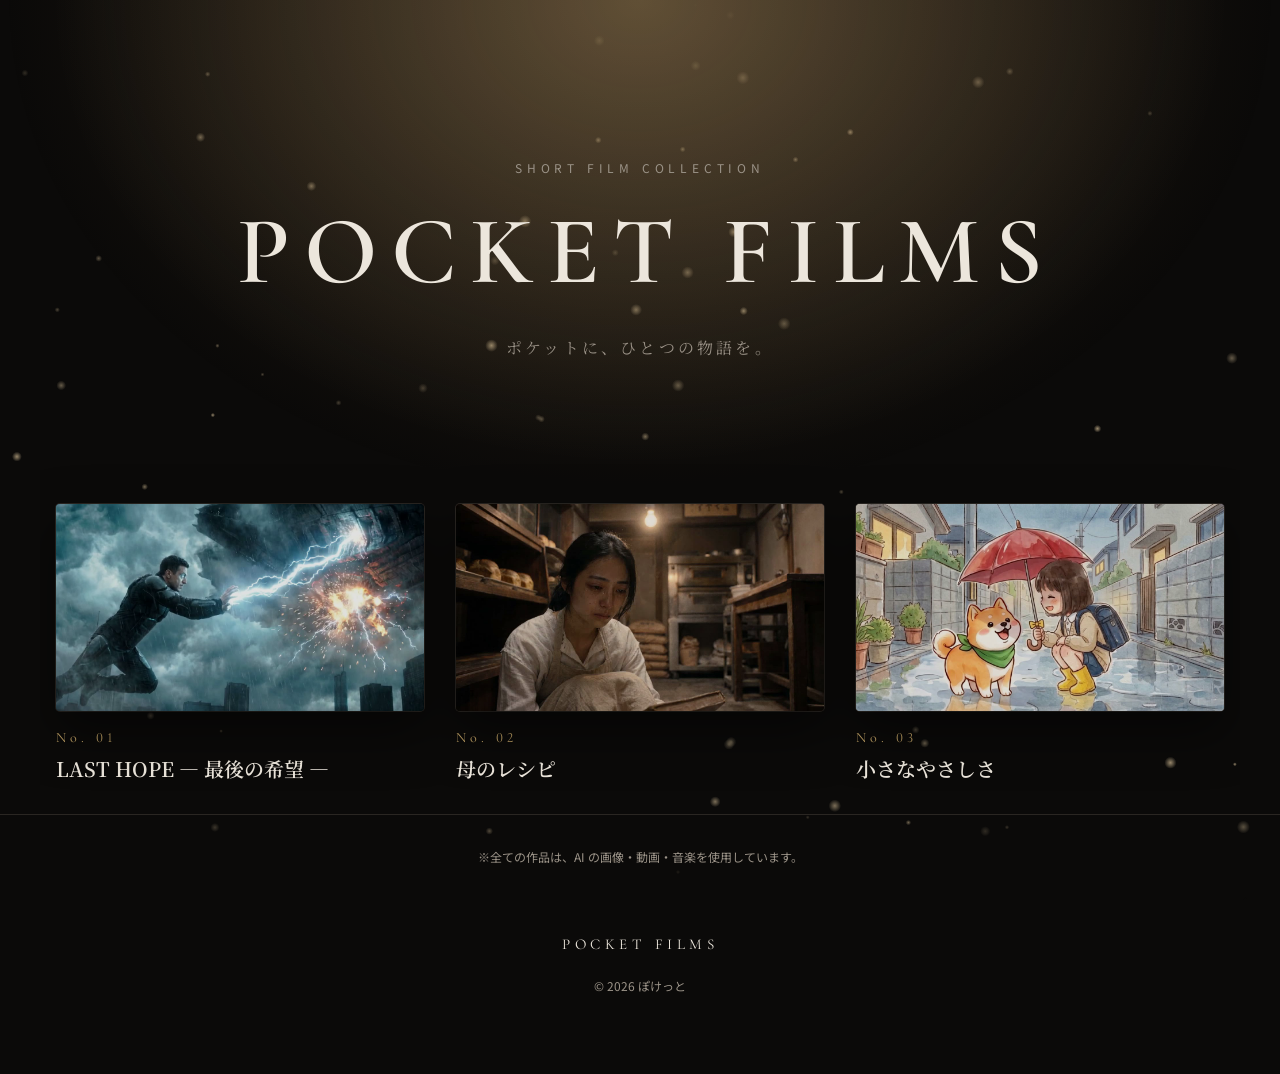
==== index.html @ 8474d91b "小さなやさしさは本編の曲を最後まで同じ音量でエンドロールへ、LAST HOPE の題名を歌詞の「last hope」に、CM のスキップでロゴも飛ばす Co-Authored-By: Claude O" ====
<!doctype html>
<html lang="ja">
<head>
<meta charset="utf-8">
<meta name="viewport" content="width=device-width, initial-scale=1, maximum-scale=1">
<title>POCKET FILMS</title>
<meta name="description" content="AI で作った短編映画のコレクション。ポケットに、ひとつの物語を。">
<meta property="og:type" content="website">
<meta property="og:site_name" content="POCKET FILMS">
<meta property="og:title" content="POCKET FILMS">
<meta property="og:description" content="AI で作った短編映画のコレクション。ポケットに、ひとつの物語を。">
<meta property="og:url" content="https://hirohata1219.github.io/short-films/">
<meta property="og:image" content="https://hirohata1219.github.io/short-films/images/og.jpg">
<meta name="twitter:card" content="summary_large_image">
<link rel="icon" href="favicon.svg" type="image/svg+xml">
<link rel="apple-touch-icon" href="apple-touch-icon.png">

<link rel="preconnect" href="https://fonts.googleapis.com">
<link rel="preconnect" href="https://fonts.gstatic.com" crossorigin>
<link href="https://fonts.googleapis.com/css2?family=Cormorant+Garamond:wght@500;600&family=Noto+Serif+JP:wght@400;600&family=Noto+Sans+JP:wght@400;500&display=swap" rel="stylesheet">
<link rel="stylesheet" href="style.css?v=47d6ae88">
</head>
<body>

<canvas class="dust" aria-hidden="true"></canvas>

<header class="hero">
  <p class="eyebrow">SHORT FILM COLLECTION</p>
  <h1>POCKET FILMS</h1>
  <p class="lead">ポケットに、ひとつの物語を。</p>
</header>

<main class="grid">
  <a class="card" href="works/last-hope.html">
    <div class="thumb" style="background-image:url([data-uri])"><img src="images/last-hope.jpg?v=cd52f248" alt="LAST HOPE ― 最後の希望 ― の一場面" loading="lazy"><video src="previews/last-hope.mp4?v=15c67461" muted loop playsinline preload="none" aria-hidden="true"></video></div>
    <p class="no">No. 01</p>
    <h2>LAST HOPE ― 最後の希望 ―</h2>
  </a>
  <a class="card" href="works/haha-no-recipe.html">
    <div class="thumb" style="background-image:url([data-uri])"><img src="images/haha-no-recipe.jpg?v=2d9e8d00" alt="母のレシピ の一場面" loading="lazy"><video src="previews/haha-no-recipe.mp4?v=f7019de9" muted loop playsinline preload="none" aria-hidden="true"></video></div>
    <p class="no">No. 02</p>
    <h2>母のレシピ</h2>
  </a>
  <a class="card" href="works/chiisana-yasashisa.html">
    <div class="thumb" style="background-image:url([data-uri])"><img src="images/chiisana-yasashisa.jpg?v=c703bb4a" alt="小さなやさしさ の一場面" loading="lazy"><video src="previews/chiisana-yasashisa.mp4?v=0739dc7c" muted loop playsinline preload="none" aria-hidden="true"></video></div>
    <p class="no">No. 03</p>
    <h2>小さなやさしさ</h2>
  </a>
</main>

<footer>
  <p class="credit-note">※全ての作品は、AI の画像・動画・音楽を使用しています。</p>
  <p class="mark">POCKET FILMS</p>
  <p>&copy; 2026 ぽけっと</p>
</footer>

<script src="script.js?v=8525a342"></script>
</body>
</html>
---- style.css ----
/* =========================================================
   POCKET FILMS の見た目
   2026-11-17 に整理（それまでの直しを、最終的な値だけにまとめた）
   スマホ ＝ 幅 759px 以下、パソコン ＝ 760px 以上
   ========================================================= */

:root {
  --bg: #0b0a09;
  --text: #ece6dc;
  --muted: #9b9388;
  --line: #2a2622;
  --accent: #c9a96a;
  --serif-en: "Cormorant Garamond", "Times New Roman", serif;
  --serif-ja: "Noto Serif JP", serif;
  --sans: "Noto Sans JP", system-ui, sans-serif;
}
* { box-sizing: border-box; }
html, body { overflow-x: hidden; }               /* スポットライトの光で横にスクロールしないように */
@supports (overflow-x: clip) { html, body { overflow-x: clip; } }
@supports not (overflow: clip) { .card::before { left: 0; right: 0; } }
/* 2026-11-19 オーナー：スマホを横にして縦に戻すと、一覧の番号・題名・表紙が大きいまま戻らない → 文字の自動拡大を止め、横にはみ出さないように */
html { -webkit-text-size-adjust: 100%; text-size-adjust: 100%; }
html, body { overflow-x: clip; }
body {
  margin: 0;
  background: var(--bg);
  color: var(--text);
  font-family: var(--sans);
  line-height: 1.9;
  -webkit-font-smoothing: antialiased;
}
a { color: inherit; }

/* ---------- 共通の動き ---------- */
/* 暗転からページが現れる・暗転して次のページへ */
body { animation: page-in .7s ease both; }
body.leaving { opacity: 0; transition: opacity .45s ease; }
@keyframes page-in { from { opacity: 0; } to { opacity: 1; } }
@keyframes rise {
  from { opacity: 0; transform: translateY(14px); }
  to   { opacity: 1; transform: none; }
}
@keyframes title-in {
  from { opacity: 0; letter-spacing: .32em; filter: blur(8px); }
  to   { opacity: 1; letter-spacing: .14em; filter: blur(0); }
}
@keyframes dust-in { from { opacity: 0; } to { opacity: 1; } }

/* ---------- 共通のフッター ---------- */
footer {
  border-top: 1px solid var(--line);
  text-align: center;
  padding: 48px 16px 64px;
  color: var(--muted);
  font-size: 12px;
  line-height: 2;
}
footer .mark {
  font-family: var(--serif-en);
  letter-spacing: .3em;
  color: var(--text);
  font-size: 15px;
}

/* =========================================================
   一覧ページ（index.html）
   ========================================================= */

/* 光の中を漂うほこり（ページ全体の背景。画面に固定） */
.dust {
  position: fixed;
  inset: 0;
  width: 100%;    /* 100vw だとスクロールバーの分だけ横にはみ出す */
  height: 100%;
  pointer-events: none;
  z-index: -1;
  animation: dust-in 3s 1s ease both;
}

/* 見出し */
.hero {
  position: relative;
  overflow: hidden;
  min-height: 56vh;
  display: flex;
  flex-direction: column;
  align-items: center;
  justify-content: center;
  text-align: center;
  padding: 72px 16px 56px;
  background: radial-gradient(ellipse at 50% 0%, rgba(80,60,35,.45) 0%, rgba(11,10,9,0) 70%);
}
/* 映写機の明かり（動かさない） */
.hero::before {
  content: "";
  position: absolute;
  inset: 0;
  background: radial-gradient(ellipse at 50% 0%, rgba(255,214,150,.26) 0%, transparent 65%);
  pointer-events: none;
}
.hero > * { position: relative; }
.eyebrow {
  font-size: 12px;
  letter-spacing: .4em;
  color: var(--muted);
  margin: 0 0 20px;
}
.hero h1 {
  font-family: var(--serif-en);
  font-weight: 600;
  font-size: clamp(30px, 9.4vw, 96px);   /* スマホでも1行に */
  white-space: nowrap;
  letter-spacing: .14em;
  line-height: 1.1;
  margin: 0;
  padding-left: .14em;
}
.hero .lead {
  font-family: var(--serif-ja);
  color: var(--muted);
  font-size: 16px;
  letter-spacing: .2em;
  margin: 28px 0 0;
}
/* 開いたときの登場の演出 */
.hero .eyebrow { animation: rise 1.2s .3s ease both; }
.hero h1 { animation: title-in 2s .5s cubic-bezier(.2,.7,.2,1) both; }
.hero .lead { animation: rise 1.4s 1.5s ease both; }

/* 作品の一覧（PC 3列、スマホ 1列） */
.grid {
  position: relative;
  z-index: 0;
  max-width: 1200px;
  margin: 0 auto;
  padding: 0 16px 10px;      /* カードの下 20px と合わせて、題名 →30px→ 区切り線 */
  display: grid;
  /* 2026-11-19 原因が分かった（オーナーの iPhone の ?check）：Safari は表紙の 16:9 の高さから幅を逆算し、横向きのときのカードの幅（635px）より
     列を細くしなかった（縦に戻してもカードが 635px のまま）→ 列の最小の幅を 0 にして、中身の大きさに引っぱられないように */
  grid-template-columns: repeat(3, minmax(0, 1fr));
  gap: 32px;
  /* 2026-11-19：スポットライトの光（.card::before）が左右に画面の外まではみ出し、iPhone で回転すると拡大されたままになった → 一覧の中で切る */
  overflow-x: clip;
}
.card {
  position: relative;
  display: block;
  min-width: 0;
  text-decoration: none;
  padding-bottom: 20px;
  transition: filter .6s ease, opacity .6s ease;
  animation: rise 1.2s ease both;
}
.grid .card:nth-child(1) { animation-delay: 1.9s; }
.grid .card:nth-child(2) { animation-delay: 2.1s; }
.grid .card:nth-child(3) { animation-delay: 2.3s; }
.card .thumb {
  position: relative;
  width: 100%;       /* 幅をカードに合わせて決め、高さは 16:9 から（Safari が高さから幅を逆算しないように） */
  min-width: 0;
  aspect-ratio: 16 / 9;
  overflow: hidden;
  border-radius: 4px;
  background: #000 center / cover no-repeat;   /* 読み込み中は、ぼかした小さな表紙を先に見せる（style 属性で指定） */
  box-shadow: 0 20px 50px rgba(0,0,0,.5), 0 0 0 1px var(--line);
}
.card .thumb img {
  width: 100%;
  height: 100%;
  object-fit: cover;
  display: block;
  filter: brightness(.88);
  transition: transform .6s ease, filter .6s ease, opacity .5s ease;
}
.card .thumb img.loading { opacity: 0; }
.card:hover .thumb img,
.card:focus-visible .thumb img { transform: scale(1.04); filter: brightness(1); }
/* 表紙が短い動画になる */
.card .thumb video {
  position: absolute;
  inset: 0;
  width: 100%;
  height: 100%;
  object-fit: cover;
  opacity: 0;
  transition: opacity .6s ease;
  pointer-events: none;
}
.card.playing .thumb video { opacity: 1; }
.no {
  font-family: var(--serif-en);
  color: var(--accent);
  font-size: 14px;
  letter-spacing: .3em;
  font-variant-numeric: lining-nums;
  margin: 14px 0 0;
}
.card h2 {
  font-family: var(--serif-ja);
  font-weight: 600;
  font-size: 20px;
  line-height: 1.5;
  margin: 2px 0 0;
}
.card:hover h2 { color: var(--accent); }
/* スポットライト：光の当たった作品のほかは暗く沈む */
.card::before {
  content: "";
  position: absolute;
  left: -12%;
  right: -12%;   /* はみ出しは .grid で切る。切れない古いブラウザは下の @supports で内側に */
  top: -40%;
  height: 120%;
  background: radial-gradient(ellipse 50% 60% at 50% 30%, rgba(255,222,170,.18), transparent 70%);
  opacity: 0;
  transition: opacity .6s ease;
  pointer-events: none;
  z-index: -1;
}
.card.lit::before { opacity: 1; }
.card.lit .thumb { box-shadow: 0 0 0 1px rgba(255,222,170,.35), 0 24px 60px rgba(255,200,130,.12), 0 20px 50px rgba(0,0,0,.5); }
.card.lit h2 { color: var(--accent); }
.grid:has(.card.lit) .card:not(.lit) { filter: brightness(.4) saturate(.7); }

/* フッター（PC）：「※全ての作品は…」が、上の題名と下の POCKET FILMS のちょうど真ん中
   題名 →30px→ 区切り線 →30px→ 文章 →60px→ POCKET FILMS */
body:not(.work-page) footer { padding-top: 30px; }
body:not(.work-page) footer .credit-note { margin: 0 0 60px; }

@media (max-width: 759px) {
  .hero { min-height: 0; padding: 38px 16px; }
  .grid { grid-template-columns: minmax(0, 1fr); gap: 38px; padding-bottom: 38px; }
  /* 番号と題名を先に、そのあとに表紙 */
  .card { padding-bottom: 0; display: flex; flex-direction: column; }
  .card .thumb { order: 2; }
  .card .no { margin-top: 0; }
  .card h2 { margin-bottom: 12px; }
  /* フッター：区切り線を「※全ての作品は…」と POCKET FILMS の真ん中に。
     文章の上（表紙まで）と下（線まで）は 38px、線の下は POCKET FILMS と © の間と同じ 15px */
  body:not(.work-page) footer { border-top: 0; padding-top: 0; }
  body:not(.work-page) footer .credit-note {
    margin: 0 -16px;
    padding: 0 16px 38px;
    border-bottom: 1px solid var(--line);
  }
  body:not(.work-page) footer .mark { margin-top: 15px; }
}

/* =========================================================
   作品のページ（works/*.html）：劇場
   ========================================================= */

/* ---------- ヘッダー：劇場の看板 ---------- */
.stage {
  position: relative;
  padding: 28px 16px 40px;
  background:
    radial-gradient(ellipse 70% 100% at 50% 0%, rgba(150,30,45,.35), transparent 70%),
    linear-gradient(#1c0709, #0b0a09);
}
.topbar {
  position: relative;
  z-index: 3;
  display: flex;
  justify-content: center;
  align-items: center;
  max-width: 1040px;
  margin: 0 auto;
  padding: 0 0 22px;
}
.topbar .logo {
  font-family: var(--serif-en);
  font-weight: 600;
  font-size: 15px;
  letter-spacing: .3em;
  color: rgba(236,230,220,.85);
  text-decoration: none;
}
.marquee {
  position: relative;
  max-width: 560px;
  margin: 0 auto;
  padding: 22px 28px 24px;
  border-radius: 10px;
  background: linear-gradient(#1a0d06, #120806);
  border: 2px solid #b8935a;
  box-shadow:
    0 0 0 6px #2a1508,
    0 0 0 8px #b8935a,
    0 0 40px rgba(255,200,120,.18),
    inset 0 0 30px rgba(0,0,0,.6);
  animation: rise 1.2s .2s ease both;
}
/* 枠の電球（点滅させず、静かに光る） */
.marquee::before {
  content: "";
  position: absolute;
  inset: -6px;
  border-radius: 14px;
  pointer-events: none;
  --bulb: radial-gradient(circle, #fff6dc 0 1.6px, #ffd27a 2.4px, rgba(255,190,90,.35) 4px, transparent 5px);
  background:
    var(--bulb) 0 0 / 18px 6px repeat-x,
    var(--bulb) 0 100% / 18px 6px repeat-x,
    var(--bulb) 0 0 / 6px 18px repeat-y,
    var(--bulb) 100% 0 / 6px 18px repeat-y;
}
.now-showing {
  margin: 0 0 10px;
  text-align: center;
  font-family: var(--serif-en);
  font-size: 12px;
  letter-spacing: .5em;
  padding-left: .5em;
  color: #e9c886;
  text-shadow: 0 0 10px rgba(255,200,120,.45);
}
.film-head { position: relative; z-index: 3; text-align: center; }
.film-head h1 {
  font-family: var(--serif-ja);
  font-weight: 600;
  font-size: clamp(26px, 5vw, 34px);
  line-height: 1.4;
  margin: 0;
  text-shadow: 0 0 18px rgba(255,210,150,.25);
}
.film-head .en {
  font-family: var(--serif-en);
  color: var(--muted);
  letter-spacing: .12em;
  font-size: 16px;
  margin: 4px 0 0;
}
/* LAST HOPE の題名：PC は1行、スマホは2行（2行とも中央） */
.title-lh .sub { white-space: nowrap; }

/* ---------- 動画：舞台 ---------- */
.film { max-width: 1040px; margin: 0 auto; padding: 36px 16px 8px; }
.proscenium { position: relative; padding-top: 22px; }
/* 舞台の上飾りと金の房 */
.screen-valance {
  position: absolute;
  left: -10px; right: -10px; top: 0;
  height: 26px;
  z-index: 8;
  border-radius: 4px 4px 0 0;
  background:
    linear-gradient(to bottom, rgba(0,0,0,.3), rgba(0,0,0,0) 60%),
    repeating-linear-gradient(90deg, #5a0e18 0px, #8e1a28 14px, #5a0e18 28px);
  box-shadow: 0 6px 14px rgba(0,0,0,.6);
}
.screen-valance::after {
  content: "";
  position: absolute;
  left: 0; right: 0; bottom: -7px;
  height: 8px;
  background:
    radial-gradient(circle at 6px 0, #c9a96a 0 3px, transparent 3.5px) 0 0 / 12px 8px repeat-x,
    linear-gradient(#c9a96a, #c9a96a) 0 0 / 100% 2px no-repeat;
}
.screen {
  position: relative;
  z-index: 60;
  background: #000;
  border-radius: 4px;
  overflow: hidden;
  box-shadow: 0 30px 80px rgba(0,0,0,.6), 0 0 0 1px var(--line);
  transition: box-shadow 1.6s ease;
}
.screen video { display: block; width: 100%; height: auto; background: #000; }
.screen:fullscreen { display: flex; align-items: center; background: #000; }
.screen:fullscreen video { width: 100%; height: 100%; object-fit: contain; }
/* iPhone の全画面の代わり（2026-11-18）：画面いっぱいに広げ、縦向きなら 90度回して横画面で見せる */
html.pseudo-full-on, html.pseudo-full-on body { overflow: hidden; overscroll-behavior: none; }
.screen.pseudo-full {
  position: fixed; inset: 0; z-index: 9999;
  display: flex; align-items: center;
  border-radius: 0; box-shadow: none;
}
.screen.pseudo-full video { width: 100%; height: 100%; object-fit: contain; }
/* 2026-11-18 オーナー：16:9 の映像（CM・ロゴ・本編2本）は上下を少し切って画面いっぱいに。LAST HOPE（横長）はそのまま */
.screen.pseudo-full video.fill { object-fit: cover; }
/* 切ると文字が欠ける場面だけ見せ方を変える（script.js の FILL_ADJUST）。時計の CM の最後（黒地の時計と注意書き）は全部見せ、マナー CM の最後（盗撮は犯罪です。）は下側だけ切る */
.screen.pseudo-full video.fill.adj-contain { object-fit: contain; }
.screen.pseudo-full video.fill.adj-top { object-position: 50% 0%; }
/* iPhone の横画面では「CM をスキップ」を少し上に（時計の CM の最後の注意書きに重ならないように） */
.screen.pseudo-full .ad-skip { bottom: 14%; right: 12px; }
@media (orientation: portrait) {
  .screen.pseudo-full {
    right: auto; bottom: auto; top: 0; left: 100%;
    width: 100vh; width: 100dvh; height: 100vw;
    transform-origin: 0 0; transform: rotate(90deg);
  }
}

/* 再生すると客席の照明が落ちる */
body::before {
  content: "";
  position: fixed;
  inset: 0;
  background: #000;
  opacity: 0;
  transition: opacity 1.6s ease;
  pointer-events: none;
  z-index: 50;
}
body.lights-off::before { opacity: .94; }
body.lights-off .screen { box-shadow: 0 0 120px rgba(255,255,255,.06), 0 0 0 1px rgba(255,255,255,.04); }

/* 動画の前の赤い幕。クリック／タップで左右に開く */
.sc-curtains {
  position: absolute;
  inset: 0;
  z-index: 7;
  border: 0;
  padding: 0;
  background: transparent;
  cursor: pointer;
  overflow: hidden;
  -webkit-tap-highlight-color: transparent;
}
.sc-curtain {
  position: absolute;
  top: 0; bottom: 0;
  width: 51%;
  background:
    linear-gradient(to bottom, rgba(255,255,255,.06), rgba(0,0,0,0) 30%, rgba(0,0,0,.5)),
    repeating-linear-gradient(90deg, #3c070e 0px, #6e1220 9px, #a01e30 16px, #6e1220 24px, #3c070e 32px);
  transition: transform 3.2s cubic-bezier(.6,.05,.25,1);
}
.sc-left  { left: 0;  box-shadow: inset -18px 0 30px rgba(0,0,0,.55), inset 0 0 50px rgba(0,0,0,.4); }
.sc-right { right: 0; box-shadow: inset 18px 0 30px rgba(0,0,0,.55), inset 0 0 50px rgba(0,0,0,.4); }
.sc-hint {
  position: absolute;
  left: 50%; top: 50%;
  transform: translate(-50%, -50%);
  display: flex;
  flex-direction: column;
  align-items: center;
  gap: 6px;
  padding: 14px 26px;
  border: 1px solid rgba(201,169,106,.75);
  border-radius: 6px;
  background: rgba(20,6,8,.55);
  color: #e9c886;
  white-space: nowrap;
  transition: opacity .5s ease;
}
.sc-hint-main { font-family: var(--serif-ja); font-size: 20px; letter-spacing: .3em; padding-left: .3em; }
.sc-hint-sub { font-size: 11px; letter-spacing: .1em; color: rgba(236,230,220,.75); }
/* 見終わったあと（2026-11-19）：「ご視聴ありがとうございました。」と「もう一度観る」 */
.sc-thanks, .sc-again { display: none; }
.screen.watched .sc-hint-main, .screen.watched .sc-hint-sub { display: none; }
.screen.watched .sc-hint { gap: 14px; padding: 20px 30px; }
.screen.watched .sc-thanks { display: block; font-family: var(--serif-ja); font-size: 19px; letter-spacing: .14em; color: #f1e6cf; }
.screen.watched .sc-again {
  display: block; padding: 8px 22px; border: 1px solid var(--accent); border-radius: 999px;
  font-family: var(--serif-ja); font-size: 15px; letter-spacing: .2em; padding-left: calc(22px + .2em); color: #e9c886;
  transition: background .2s ease, color .2s ease;
}
.sc-curtains:hover .sc-again { background: var(--accent); color: #1a140c; }
.sc-curtains:hover .sc-hint { background: rgba(40,10,14,.75); }
/* 2026-11-19 オーナー：開いた幕は消さずに、左右の端にたたまれて残る（ひだが詰まって見える）。見終わると左右から閉まる */
.sc-left  { transform-origin: 0 50%; }
.sc-right { transform-origin: 100% 50%; }
.screen.curtains-open .sc-left,
.screen.curtains-open .sc-right { transform: scaleX(.12); }
/* 上映中（照明が落ちている間）は、たたんだ幕を薄く消す（全画面にしていないときに、映像やエンドロールの文字にかからないように） */
.sc-curtains { transition: opacity .8s ease; }
body.lights-off .screen.curtains-open .sc-curtains { opacity: 0; }
/* 全画面で見ている間は、たたんだ幕も映像にかからないように出さない */
.screen:fullscreen .sc-curtains,
.screen.pseudo-full .sc-curtains { display: none; }
.screen.curtains-open .sc-hint  { opacity: 0; }
/* 見終わって幕が閉じるときは、閉じきってから「上映する」を浮かべる（開くときはすぐ消える） */
.screen:not(.curtains-open) .sc-hint { transition-delay: 2.9s; }
.screen.curtains-open .sc-curtains { pointer-events: none; }
.screen.curtains-gone .sc-curtains { display: none; }
/* 幕が閉じている間は、再生バーと再生ボタンを隠す */
.screen:not(.curtains-open) .controls,
.screen:not(.curtains-open) .big-play { opacity: 0 !important; pointer-events: none !important; }

/* 動画のどこを押しても再生・停止（PC は下の再生バーの部分を除く） */
.tap-layer {
  position: absolute;
  left: 0; right: 0; top: 0;
  bottom: 0;   /* 再生バーは止めたときだけ出るので、下の端までタップで再生・停止（バーが出ている間はバーが手前） */
  background: transparent;
  border: 0;
  padding: 0;
  cursor: pointer;
  z-index: 2;
  -webkit-tap-highlight-color: transparent;
}

/* 自作の再生バー（PC）：上の段にシーク、下の段に 時間｜5秒戻る・再生・5秒進む｜音・全画面 */
.controls {
  position: absolute;
  left: 0; right: 0; bottom: 0;
  padding: 28px 20px 12px;
  background: linear-gradient(to top, rgba(0,0,0,.85) 0%, rgba(0,0,0,.55) 55%, rgba(0,0,0,0) 100%);
  z-index: 3;
  opacity: 0;
  pointer-events: none;
  transition: opacity .35s ease;
}
.screen.show-ui .controls { opacity: 1; pointer-events: auto; }
/* 2026-11-19 オーナー：再生バー・時間・音のボタンは、本編を止めたときだけ（PC もスマホも）。CM・ロゴの間は出さない */
.screen.show-ui:not(.film-paused) .controls { opacity: 0; pointer-events: none; }
.screen.film-paused .controls { opacity: 1; pointer-events: auto; }
.screen.pre-roll .controls { display: none !important; }
.c-row {
  display: grid;
  grid-template-columns: 1fr auto 1fr;
  align-items: center;
  margin-top: 6px;
}
.c-left { justify-self: start; }
.c-center { display: flex; align-items: center; gap: 18px; }
.c-right { justify-self: end; display: flex; align-items: center; gap: 2px; }
.c-time {
  font-family: var(--serif-en);
  font-size: 15px;
  letter-spacing: .06em;
  color: rgba(255,255,255,.85);
  font-variant-numeric: lining-nums tabular-nums;
  white-space: nowrap;
}
.c-btn {
  flex: none;
  border: 0;
  background: transparent;
  color: #fff;
  cursor: pointer;
  padding: 0;
  display: grid;
  place-items: center;
  -webkit-tap-highlight-color: transparent;
  transition: color .2s ease, background .2s ease, transform .15s ease;
}
.c-btn:active { transform: scale(.94); }
.c-btn svg { fill: currentColor; }
/* 5秒戻る・進む：丸い矢印の中に 5 */
.c-skip {
  position: relative;
  width: 40px;
  height: 40px;
  border-radius: 50%;
  color: rgba(255,255,255,.9);
}
.c-skip:hover { background: rgba(255,255,255,.12); color: #fff; }
.c-skip svg { width: 30px; height: 30px; grid-area: 1 / 1; }
.c-skip span {
  grid-area: 1 / 1;
  font-family: var(--sans);
  font-size: 10px;
  font-weight: 700;
  padding-top: 4px;
  color: #fff;
}
.c-play {
  width: 48px;
  height: 48px;
  border-radius: 50%;
  background: var(--accent);
  color: #1a140c;
  box-shadow: 0 4px 18px rgba(201,169,106,.35);
}
.c-play:hover { background: #d8bb80; }
.c-play svg { width: 24px; height: 24px; }
.c-play .i-play { margin-left: 3px; }
.c-icon { width: 36px; height: 36px; border-radius: 50%; color: rgba(255,255,255,.85); }
.c-icon:hover { background: rgba(255,255,255,.12); color: #fff; }
.c-icon svg { width: 20px; height: 20px; }
.c-play .i-pause, .screen.is-playing .c-play .i-play { display: none; }
.screen.is-playing .c-play .i-pause { display: block; }
.c-mute .i-muted, .screen.is-muted .c-mute .i-vol { display: none; }
.screen.is-muted .c-mute .i-muted { display: block; }
.c-seek {
  display: block;
  width: 100%;
  height: 16px;
  margin: 0;
  background: transparent;
  -webkit-appearance: none;
  appearance: none;
  cursor: pointer;
  --p: 0%;
}
.c-seek::-webkit-slider-runnable-track {
  height: 3px;
  border-radius: 2px;
  background: linear-gradient(to right, var(--accent) var(--p), rgba(255,255,255,.25) var(--p));
}
.c-seek::-webkit-slider-thumb {
  -webkit-appearance: none;
  width: 12px;
  height: 12px;
  margin-top: -4.5px;
  border-radius: 50%;
  background: var(--accent);
  box-shadow: 0 0 0 3px rgba(201,169,106,.25);
}
.c-seek::-moz-range-track { height: 3px; border-radius: 2px; background: rgba(255,255,255,.25); }
.c-seek::-moz-range-progress { height: 3px; border-radius: 2px; background: var(--accent); }
.c-seek::-moz-range-thumb { width: 12px; height: 12px; border: 0; border-radius: 50%; background: var(--accent); }

/* ---------- 上映前の CM（2026-11-18） ---------- */
/* スクリーンの形は本編のまま。形の違う CM は左右（または上下）が黒くなる */
.screen video { object-fit: contain; }
/* 右下の「CM をとばす」（CM が始まって 5秒後に出る。2本ともとばしてロゴへ） */
.ad-skip {
  display: none;
  position: absolute;
  right: 20px; bottom: 100px;
  align-items: center;
  gap: 6px;
  padding: 8px 14px 8px 18px;
  border: 1px solid rgba(255,255,255,.55);
  border-radius: 3px;
  background: rgba(0,0,0,.6);
  color: #fff;
  font-family: var(--sans);
  font-size: 14px;
  letter-spacing: .06em;
  cursor: pointer;
  z-index: 4;
  -webkit-tap-highlight-color: transparent;
  transition: background .2s ease, border-color .2s ease;
}
.ad-skip svg { width: 16px; height: 16px; fill: currentColor; }
.ad-skip:hover { background: rgba(0,0,0,.8); border-color: #fff; }
.screen.ad-mode.can-skip .ad-skip { display: inline-flex; }
/* CM の間は、シークと 5秒戻る・進むを隠す */
/* ロゴのあと真っ暗で 2秒 → 本編が 2秒かけて明るくなる（script.js が .black を付け外し） */
.fade-cover { position: absolute; inset: 0; background: #000; opacity: 0; pointer-events: none; z-index: 1; transition: opacity 2s ease; }
.screen.black .fade-cover { opacity: 1; transition: none; }
.screen.cut .fade-cover { transition: none; }   /* CM・ロゴの前の暗さは、すぐ消す */
/* ロゴのあとの注意書き（字幕だけ・無音）。1秒で浮かび、1秒で消える */
.pre-notice {
  position: absolute; left: 0; right: 0; top: 50%; transform: translateY(-50%);
  margin: 0; padding: 0 6cqw; z-index: 2; pointer-events: none;
  text-align: center; font-family: var(--serif-ja); font-size: max(11px, 1.45cqw); line-height: 2.1;
  letter-spacing: .08em; color: rgba(236,230,220,.88);
  opacity: 0; transition: opacity 1s ease;
}
.pre-notice.on { opacity: 1; }
.screen.pre-roll .c-seek,
.screen.pre-roll .c-time,
.screen.pre-roll .c-skip { visibility: hidden; }   /* CM とロゴの間（2026-11-19 オーナー：ロゴの始まりに秒数が出ていた → 時間も出さない） */
/* ページの一番下の表記 */
.cm-credit { font-size: 11px; color: rgba(236,230,220,.55); }

/* ---------- エンドロール（2026-11-18） ---------- */
/* 文字の大きさはスクリーンの幅に合わせる（cqw）。全画面でも小さい画面でも同じ割合 */
.screen { container-type: inline-size; }
.credits {
  position: absolute; inset: 0; z-index: 6;
  display: flex; align-items: stretch;
  background: #000; opacity: 0; pointer-events: none;
  transition: opacity .5s ease;   /* 本編の終わりから 0.5秒で真っ暗に */
}
.screen.post-roll .credits { opacity: 1; pointer-events: auto; }
/* 左：下から一定の速さで上がり、画面の上へ消えていく（上下の端はなめらかに消える）。
   2026-11-19 オーナー「文字が小さすぎる。可能な限り大きく」→ 役目を上、名前を下にして真ん中にそろえ、前の約2倍の大きさに */
.cr-roll {
  position: relative; flex: 0 0 58%; overflow: hidden;
  -webkit-mask-image: linear-gradient(transparent, #000 7%, #000 93%, transparent);
  mask-image: linear-gradient(transparent, #000 7%, #000 93%, transparent);
  transition: opacity .8s ease;
}
.cr-inner {
  position: absolute; left: 0; right: 0; top: 0;
  transform: translateY(100cqw);   /* 流れ始めるまでは画面の外 */
  text-align: center; color: #e8e2d6; font-family: var(--serif-ja);
  padding: 0 2.5cqw;
}
/* 題名（2026-11-19）：流さずに、左側の真ん中にその場で出す。slow＝--fade 秒でゆっくり、bang＝一瞬で大きく光って出る */
.cr-roll > .cr-title {
  position: absolute; left: 0; right: 0; top: 50%; transform: translateY(-50%);
  padding: 0 2.5cqw; text-align: center; font-family: var(--serif-ja); opacity: 0;
}
.cr-title.show-slow { opacity: 1; transition: opacity var(--fade, 2.5s) ease; }
.cr-title.show-bang { opacity: 1; animation: cr-bang .9s cubic-bezier(.2,.8,.2,1) both; }
@keyframes cr-bang {
  0%   { opacity: 0; transform: translateY(-50%) scale(1.35); filter: blur(6px) brightness(2.2); text-shadow: 0 0 2cqw rgba(255,240,200,.9); }
  12%  { opacity: 1; transform: translateY(-50%) scale(1.04); filter: blur(0) brightness(2); text-shadow: 0 0 2.4cqw rgba(255,240,200,.95); }
  100% { opacity: 1; transform: translateY(-50%) scale(1); filter: none; text-shadow: 0 0 0 rgba(255,240,200,0); }
}
.cr-title { margin: 0; font-size: 3.6cqw; line-height: 1.45; letter-spacing: .1em; color: #f1dfb4; text-wrap: balance; }
.cr-list { margin: 0; }
.cr-list dt { color: var(--accent); font-size: 1.9cqw; letter-spacing: .14em; margin: 0 0 .7cqw; }
.cr-list dd { margin: 0 0 3.4cqw; font-size: 2.8cqw; line-height: 1.45; }
.cr-note { margin: 4.5cqw 0 0; font-size: 2.1cqw; line-height: 1.8; color: rgba(232,226,214,.8); }
/* 右：作品の場面が順に入れかわる */
.cr-scenes { position: relative; flex: 1; transition: opacity .8s ease; }
.cr-scenes img {
  position: absolute; left: 4%; top: 50%; width: 88%; aspect-ratio: 16 / 9; object-fit: cover;
  transform: translateY(-50%) scale(1.04); opacity: 0;
  transition: opacity 1s ease, transform 4s linear;
  box-shadow: 0 0 0 1px rgba(201,169,106,.25);
}
.cr-scenes img.on { opacity: 1; transform: translateY(-50%) scale(1); }
/* 最後の黒い画面：右下に作品名と「© 年 POCKET FILMS」 */
.credits.final .cr-roll, .credits.final .cr-scenes { opacity: 0; pointer-events: none; }
.cr-final {
  position: absolute; right: 5cqw; bottom: 5cqw; text-align: right;
  opacity: 0; transition: opacity 1.5s ease; pointer-events: none;
}
.credits.final-on .cr-final { opacity: 1; }
/* 2026-11-19 オーナー：右下の文字も大きく（前の約2倍） */
.cr-final-title { margin: 0 0 1cqw; font-family: var(--serif-ja); font-size: 3.4cqw; letter-spacing: .1em; color: #ece6dc; }
.cr-final-c { margin: 0; font-family: var(--serif-en); font-size: 2.5cqw; letter-spacing: .2em; color: var(--accent); }

/* 再生ボタン（動画の真ん中。半透明で縁だけ金色）。2026-11-19 オーナー：PC にも出す（幕が開いたあと、止めたとき） */
.big-play {
  display: grid; place-items: center;
  position: absolute; left: 50%; top: 50%;
  width: 84px; height: 84px; margin: -42px 0 0 -42px;
  border: 2px solid var(--accent); border-radius: 50%;
  background: rgba(0,0,0,.3); color: var(--accent);
  -webkit-backdrop-filter: blur(2px); backdrop-filter: blur(2px);
  z-index: 4; cursor: pointer; -webkit-tap-highlight-color: transparent;
  transition: opacity .3s ease, transform .15s ease, background .2s ease;
}
.big-play svg { width: 38px; height: 38px; fill: currentColor; margin-left: 5px; }
.big-play:hover { background: rgba(0,0,0,.5); }
.big-play:active { transform: scale(.94); }
.screen.is-playing .big-play, .screen.pre-roll .big-play { opacity: 0; pointer-events: none; }

/* 舞台の床（手前の縁に控えめな足元のライト）と左右の小さなスピーカー */
.stage-floor {
  position: relative;
  height: 40px;
  margin: 0 -10px;
  border-radius: 0 0 6px 6px;
  background:
    radial-gradient(circle, rgba(255,230,190,.55) 0 1.2px, rgba(255,200,120,.22) 2.5px, transparent 5px) 50% 100% / 64px 14px repeat-x,
    linear-gradient(to bottom, #2a1410, #170a08 70%, #0e0605);
  box-shadow: 0 10px 24px rgba(0,0,0,.6), inset 0 1px 0 rgba(201,169,106,.35);
}
.stage-floor::before {
  content: "";
  position: absolute;
  left: 0; right: 0; top: -40px; height: 40px;
  background: linear-gradient(to top, rgba(255,200,120,.04), rgba(255,200,120,0));
  pointer-events: none;
}
.speaker {
  position: absolute;
  bottom: 6px;
  width: 50px;
  height: 28px;
  border-radius: 4px;
  background: linear-gradient(#1b1715, #0b0909);
  border: 1px solid rgba(201,169,106,.25);
  box-shadow: 0 4px 10px rgba(0,0,0,.6);
  display: flex;
  align-items: center;
  justify-content: center;
  gap: 4px;
}
.speaker i {
  display: block;
  width: 16px;
  height: 16px;
  border-radius: 50%;
  background: radial-gradient(circle, #3a3532 0 18%, #0d0b0a 22%, #2a2522 60%, #0d0b0a 64%, #1d1917 100%);
  box-shadow: inset 0 0 0 1px rgba(255,255,255,.06);
}
.speaker-l { left: 18px; }
.speaker-r { right: 18px; }

/* ---------- あらすじと情報（パンフレット風のカード） ---------- */
.info { position: relative; z-index: 2; margin-top: 40px; }
.synopsis {
  max-width: 680px;
  margin: 0 auto;
  font-family: var(--serif-ja);
  font-size: 15px;
  line-height: 2;
}
.meta {
  position: relative;
  display: grid;
  grid-template-columns: 5em 1fr;
  gap: 0 18px;
  max-width: 520px;
  margin: 56px auto 0;
  padding: 20px 28px;
  font-size: 14px;
  color: rgba(236,230,220,.88);
  background: rgba(14,6,8,.2); /* 少しだけ透かして後ろが見えるように（2026-11-17、.86→.72→.36→.2、ぼかし 3→1px、文字に影） */
  border: 1px solid rgba(201,169,106,.5);
  border-radius: 8px;
  box-shadow: 0 10px 30px rgba(0,0,0,.6), inset 0 0 0 4px rgba(14,6,8,.2), inset 0 0 0 5px rgba(201,169,106,.18);
  -webkit-backdrop-filter: blur(1px);
  backdrop-filter: blur(1px);
  /* 後ろの座席と重なっても読めるように、文字に細い影 */
  text-shadow: 0 0 2px rgba(0,0,0,.95), 0 1px 3px rgba(0,0,0,.8);
}
.meta dt, .meta dd {
  margin: 0;
  padding: 8px 0;
  border-bottom: 1px dotted rgba(201,169,106,.22);
}
.meta dt { color: var(--accent); letter-spacing: .1em; white-space: nowrap; }
.meta dt:last-of-type, .meta dd:last-of-type { border-bottom: 0; }

/* ---------- 客席（script.js が canvas に描く。高さと位置も script.js が決める） ---------- */
.seats {
  position: relative;
  z-index: 1;
  height: 150px;
  margin-top: 10px;
  opacity: .95;
}
.seats-cv { display: block; }
/* ページ全体の左右の黒い壁（script.js の canvas）。押す操作はじゃましない */
.walls-cv { position: absolute; left: 0; top: 0; pointer-events: none; z-index: 5; }

/* ---------- フッター：赤い床と EXIT ---------- */
.work-page footer {
  padding-top: 34px;
  color: rgba(236,230,220,.7);
  background:
    linear-gradient(to bottom, rgba(0,0,0,0), rgba(0,0,0,.35)),
    linear-gradient(#3a0a12, #24060b);
  border-top: 1px solid rgba(201,169,106,.55);
  box-shadow: inset 0 1px 0 rgba(201,169,106,.15);
}
.exit-sign {
  display: inline-block;
  margin: 0 0 18px;
  padding: 3px 12px 3px calc(12px + .35em);
  border-radius: 3px;
  background: #0d3b22;
  color: #b9ffcf;
  font-family: var(--sans);
  font-weight: 500;
  font-size: 12px;
  letter-spacing: .35em;
  box-shadow: 0 0 14px rgba(80,255,150,.35), inset 0 0 6px rgba(0,0,0,.4);
  text-shadow: 0 0 6px rgba(140,255,190,.8);
}
/* 「作品一覧に戻る」：ボタンの下に区切り線、線と POCKET FILMS の間も 40px */
.footer-back {
  margin: 0 -16px;
  padding-bottom: 40px;
  border-bottom: 1px solid rgba(201,169,106,.3);
}
.footer-back a.back-list {
  display: inline-flex;
  align-items: center;
  gap: 10px;
  padding: 12px 28px;
  border: 1px solid rgba(201,169,106,.6);
  border-radius: 999px;
  color: var(--accent);
  font-family: var(--serif-ja);
  font-size: 15px;
  letter-spacing: .08em;
  text-decoration: none;
  transition: background .25s ease, color .25s ease;
}
.footer-back a.back-list:hover { background: var(--accent); color: #1a140c; border-color: var(--accent); }
.footer-back a.back-list span { transition: transform .25s ease; }
.footer-back a.back-list:hover span { transform: translateX(-4px); }
.work-page footer .mark { margin-top: 40px; }

/* ---------- 作品のページ：スマホ ---------- */
@media (max-width: 759px) {
  .stage { padding: 22px 16px 30px; }
  .marquee { padding: 18px 16px 20px; }
  .now-showing { font-size: 10px; }
  .title-lh .sub {
    display: block;
    margin-top: 2px;
    font-size: .82em;
    letter-spacing: .12em;
  }
  .proscenium { padding-top: 16px; }
  .screen-valance { left: -6px; right: -6px; height: 20px; }
  .sc-hint { padding: 10px 18px; }
  .sc-hint-main { font-size: 16px; }
  .screen.watched .sc-hint { gap: 10px; padding: 14px 20px; }
  .screen.watched .sc-thanks { font-size: 14px; letter-spacing: .1em; }
  .screen.watched .sc-again { font-size: 13px; padding: 6px 16px; padding-left: calc(16px + .2em); }
  .sc-hint-sub { font-size: 10px; }
  /* 再生バーはなし。動画のどこをタップしても再生・停止 */
  .controls { display: none; }
  .tap-layer { bottom: 0; }
  .big-play {
    display: grid;
    place-items: center;
    position: absolute;
    left: 50%;
    top: 50%;
    width: 64px;
    height: 64px;
    margin: -32px 0 0 -32px;
    border: 2px solid var(--accent);
    border-radius: 50%;
    background: rgba(0,0,0,.25);
    color: var(--accent);
    -webkit-backdrop-filter: blur(2px);
    backdrop-filter: blur(2px);
    z-index: 4;
    cursor: pointer;
    -webkit-tap-highlight-color: transparent;
    transition: opacity .3s ease, transform .15s ease;
  }
  .big-play svg { width: 30px; height: 30px; fill: currentColor; margin-left: 4px; }
  .big-play:active { transform: scale(.94); }
  .screen.is-playing .big-play { opacity: 0; pointer-events: none; }
  /* CM（スマホは再生バーがないので、右下の隅に小さく） */
  .ad-skip { right: 8px; bottom: 8px; padding: 4px 8px 4px 10px; font-size: 11px; gap: 4px; }
  .ad-skip svg { width: 12px; height: 12px; }
  .stage-floor {
    height: 30px;
    margin: 0 -6px;
    background:
      radial-gradient(circle, rgba(255,230,190,.55) 0 1px, rgba(255,200,120,.22) 2px, transparent 4px) 50% 100% / 40px 12px repeat-x,
      linear-gradient(to bottom, #2a1410, #170a08 70%, #0e0605);
  }
  .speaker { bottom: 5px; width: 34px; height: 20px; gap: 2px; }
  .speaker i { width: 12px; height: 12px; }
  .speaker-l { left: 12px; }
  .speaker-r { right: 12px; }
  .synopsis { font-size: 14px; }
  /* 情報のカードは小さめに。少し透かして、後ろの客席が見えるように（2026-11-17） */
  .meta {
    grid-template-columns: 4.2em 1fr;
    gap: 0 10px;
    max-width: 340px;
    margin-top: 40px;
    padding: 6px 14px;
    font-size: 12px;
    line-height: 1.6;
    background: rgba(14,6,8,.18);
  }
  .meta dt, .meta dd { padding: 5px 0; }
  /* ハの字の壁（.walls-cv）がカードの角にかからないよう、カードを壁より手前に（2026-11-17） */
  .info { z-index: 6; }
  .seats { height: 100px; }
}

/* 2026-11-19 オーナー：iPhone だけ、動画の下に「回転ロックを解除して横にして再生」の案内（黄色・太字。script.js で入れる） */
.rotate-note {
  position: relative; z-index: 2;
  margin: 18px 0 0; text-align: center;
  color: #ffd23f; font-weight: 700; font-size: 15px; line-height: 1.6;
  text-shadow: 0 1px 3px rgba(0,0,0,.8);
}

/* エンドロールの間は再生ボタンを出さない（2026-11-19：iPhone で本編の終わりに一瞬見えていた） */
.screen.post-roll .big-play { opacity: 0 !important; pointer-events: none !important; }

/* 2026-11-19 オーナー：スマホ・タブレット（指で操作する端末）は、本編を止めたときだけ再生バーを出す。
   上の段にシーク（指で動かして場面を移動）と音のボタン、下に今の時間。タップで再生すると消える */
@media (hover: none) {
  .screen .controls {
    display: grid; grid-template-columns: 1fr auto; align-items: center; column-gap: 10px;
    padding: 30px 16px 10px;
    opacity: 0; pointer-events: none;
  }
  .screen.film-paused .controls { opacity: 1; pointer-events: auto; }
  .screen .controls .c-row { display: contents; }
  .screen .controls .c-center, .screen .controls .c-full { display: none; }
  .screen .controls .c-seek { grid-column: 1; grid-row: 1; height: 30px; }
  .screen .controls .c-right { grid-column: 2; grid-row: 1; }
  .screen .controls .c-time { grid-column: 1; grid-row: 2; font-size: 13px; }
  .screen .controls .c-icon { width: 44px; height: 44px; }
  .screen .controls .c-icon svg { width: 24px; height: 24px; }
  .c-seek::-webkit-slider-runnable-track { height: 4px; }
  .c-seek::-webkit-slider-thumb { width: 18px; height: 18px; margin-top: -7px; }
  .tap-layer { bottom: 0; }
  /* 止めたときの真ん中の再生ボタン（横にしてスマホの画面が広いときも出す） */
  .big-play {
    display: grid; place-items: center;
    position: absolute; left: 50%; top: 50%;
    width: 64px; height: 64px; margin: -32px 0 0 -32px;
    border: 2px solid var(--accent); border-radius: 50%;
    background: rgba(0,0,0,.25); color: var(--accent);
    -webkit-backdrop-filter: blur(2px); backdrop-filter: blur(2px);
    z-index: 4; cursor: pointer; -webkit-tap-highlight-color: transparent;
    transition: opacity .3s ease, transform .15s ease;
  }
  .big-play svg { width: 30px; height: 30px; fill: currentColor; margin-left: 4px; }
  .screen.is-playing .big-play { opacity: 0; pointer-events: none; }
}

/* ---------- 本編の終わりのマーク（2026-11-19） ---------- */
/* 本編の最後の数秒、右下にふわっと出る。作品ごとにデザインを変える（script.js が .on を付ける。エンドロールの黒が上にかぶさって消える） */
.end-mark {
  position: absolute; right: 4.5cqw; bottom: 4.5cqw; z-index: 2; pointer-events: none;
  opacity: 0; transform: translateY(.6cqw);
  transition: opacity 1.4s ease, transform 1.8s ease;
}
.end-mark.on { opacity: 1; transform: none; }
/* 母のレシピ（2026-11-19）：題名と同時に、同じ 0.7秒で浮かぶ */
.end-mark[data-fade="0.7"] { transition: opacity .7s linear, transform .7s linear; }
/* LAST HOPE：金属の「THE END」が、出てすぐ雷のように2回光る */
.em-sf .em-text {
  display: block; font-family: "Orbitron", var(--sans); font-weight: 700; font-size: 2.3cqw; letter-spacing: .32em; margin-right: -.32em;
  background: linear-gradient(180deg, #f4f8ff 0%, #b9c7d8 45%, #7d8fa6 55%, #e6eefa 100%);
  -webkit-background-clip: text; background-clip: text; color: transparent;
  filter: drop-shadow(0 0 .5cqw rgba(120,170,255,.55));
}
.em-sf.on .em-text { animation: em-flash 2.2s ease-out .6s both; }
@keyframes em-flash {
  0%, 100% { filter: drop-shadow(0 0 .5cqw rgba(120,170,255,.55)) brightness(1); }
  6% { filter: drop-shadow(0 0 1.6cqw rgba(170,210,255,.95)) brightness(2.3); }
  12% { filter: drop-shadow(0 0 .5cqw rgba(120,170,255,.55)) brightness(1); }
  18% { filter: drop-shadow(0 0 1.2cqw rgba(170,210,255,.85)) brightness(1.8); }
  30% { filter: drop-shadow(0 0 .5cqw rgba(120,170,255,.55)) brightness(1); }
}
/* 母のレシピ：日本のドラマのような筆文字の「終」と、制作・著作 */
.em-drama { display: flex; flex-direction: column; align-items: center; color: #f1ece2; }
.em-drama .em-kanji { font-family: "Yuji Syuku", var(--serif-ja); font-size: 5.4cqw; line-height: 1.1; }
.em-drama .em-sub {
  margin-top: .5cqw; padding: .25cqw .4cqw; font-family: var(--serif-ja); font-size: 1.25cqw; letter-spacing: .3em; margin-right: -.3em;
  border-top: 1px solid rgba(241,236,226,.6); border-bottom: 1px solid rgba(241,236,226,.6);
}
.em-drama .em-co { margin-top: .6cqw; font-family: var(--serif-en); font-weight: 600; font-size: 1.5cqw; letter-spacing: .18em; margin-right: -.18em; }
/* 小さなやさしさ：絵本のような「おしまい」と赤い傘（題名と同じ、茶色の丸い太字に白いふち） */
.em-book { display: flex; align-items: flex-end; gap: .7cqw; }
.em-book .em-text {
  font-family: "Zen Maru Gothic", var(--sans); font-weight: 700; font-size: 3.6cqw; letter-spacing: .08em; color: #5b3a29;
  text-shadow: 0 0 .3cqw #fff, 0 0 .3cqw #fff, 0 0 .8cqw rgba(255,255,255,.9);
}
.em-book .em-umb { width: 4.6cqw; height: 4.6cqw; transform: rotate(-14deg); filter: drop-shadow(0 .15cqw .3cqw rgba(90,60,40,.45)); }
.em-book.on .em-umb { animation: em-sway 3s ease-in-out .4s both; }
@keyframes em-sway { 0% { transform: rotate(-14deg); } 35% { transform: rotate(-4deg); } 70% { transform: rotate(-17deg); } 100% { transform: rotate(-12deg); } }
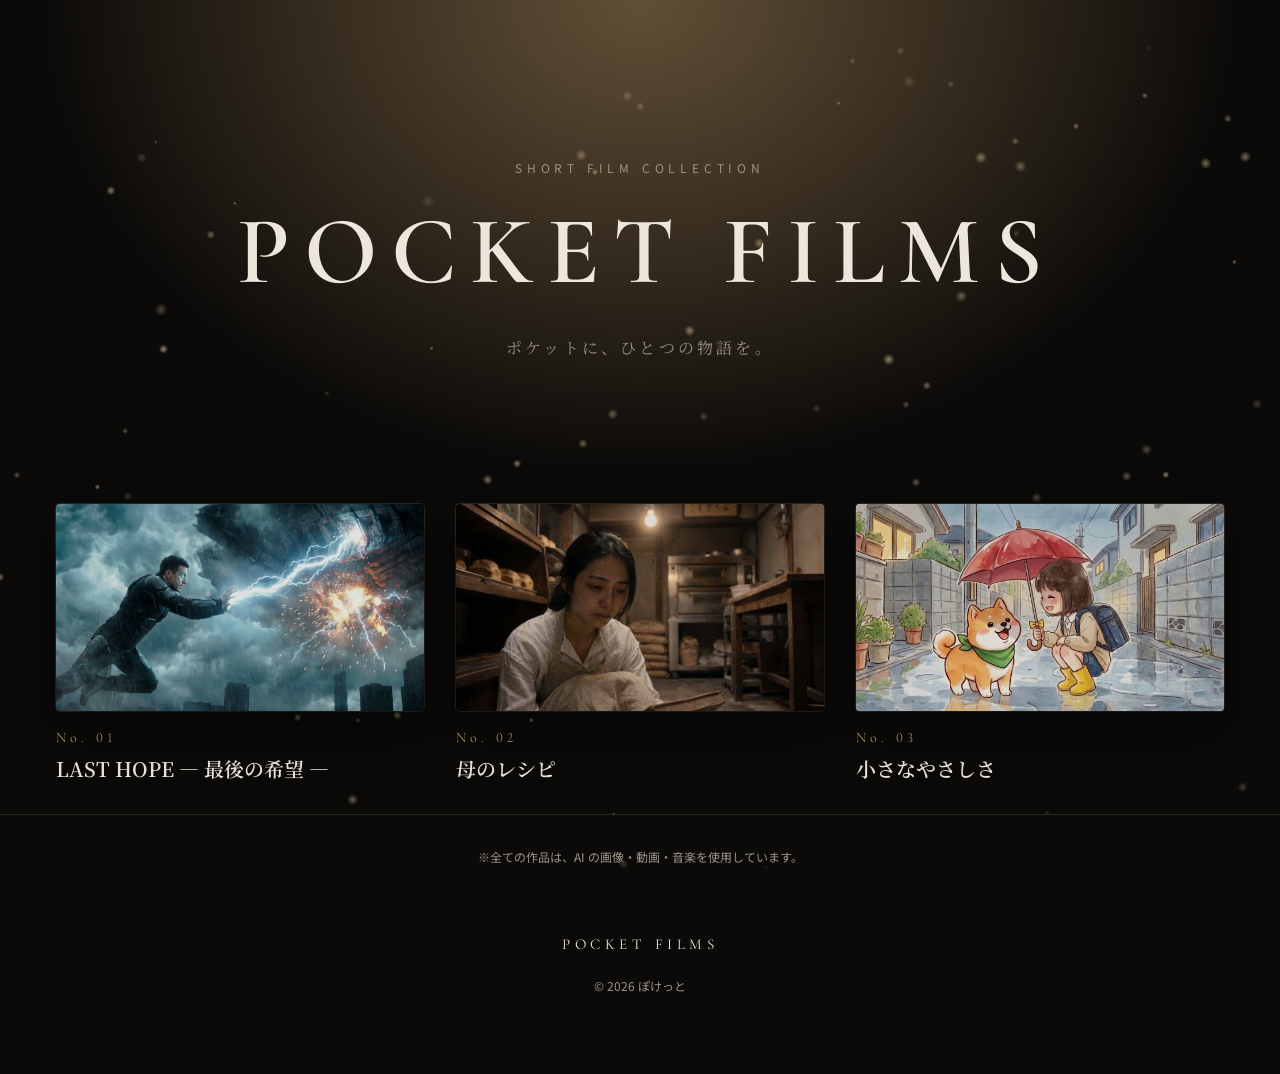
==== commit 88ca9b27: "エンドロールの曲：小さなやさしさ・母のレシピは本編と1本の動画に、LAST HOPE は曲の冒頭を響きを残して終わる Co-Authored-By: Claude Opus 5.5 <noreply@" ====
--- a/index.html
+++ b/index.html
@@ -54,6 +54,6 @@
   <p>&copy; 2026 ぽけっと</p>
 </footer>
 
-<script src="script.js?v=8525a342"></script>
+<script src="script.js?v=0eac66e6"></script>
 </body>
 </html>
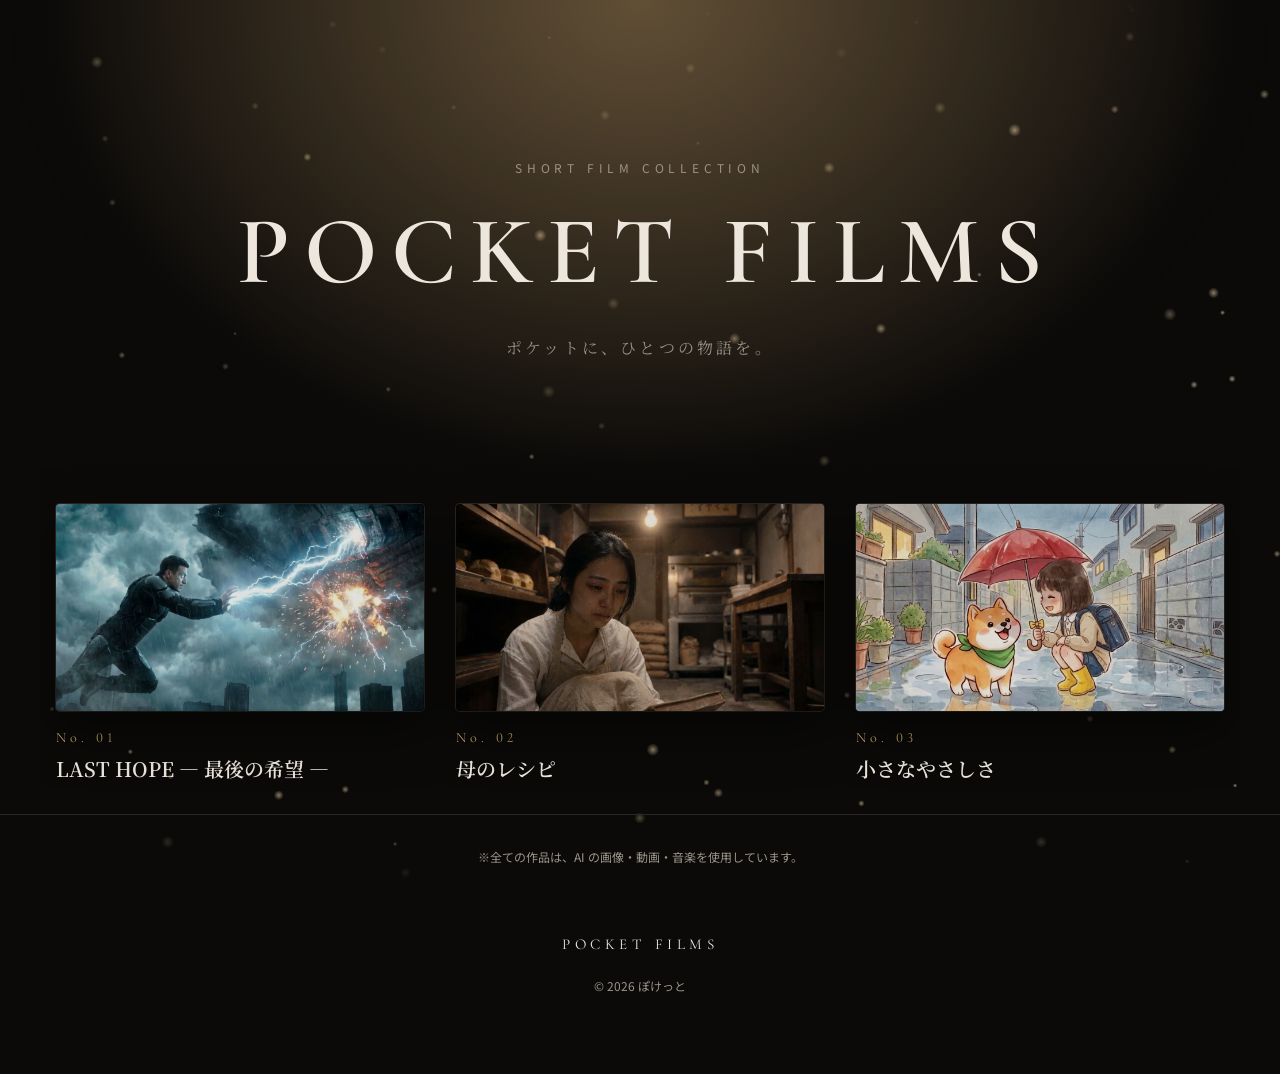
==== commit d83256a2: "母のレシピの冒頭の曲を「焦がしたパンを」から、本編の前の曲を普通の音量で、エンドロールの文字と写真を中央に、小さなやさしさ「それから光がこぼれたら」の曲を -3dB Co-Authored-By: C" ====
--- a/index.html
+++ b/index.html
@@ -18,7 +18,7 @@
 <link rel="preconnect" href="https://fonts.googleapis.com">
 <link rel="preconnect" href="https://fonts.gstatic.com" crossorigin>
 <link href="https://fonts.googleapis.com/css2?family=Cormorant+Garamond:wght@500;600&family=Noto+Serif+JP:wght@400;600&family=Noto+Sans+JP:wght@400;500&display=swap" rel="stylesheet">
-<link rel="stylesheet" href="style.css?v=47d6ae88">
+<link rel="stylesheet" href="style.css?v=0e4cff88">
 </head>
 <body>
 
--- a/style.css
+++ b/style.css
@@ -656,36 +656,38 @@
 .screen { container-type: inline-size; }
 .credits {
   position: absolute; inset: 0; z-index: 6;
-  display: flex; align-items: stretch;
+  display: flex; align-items: stretch; justify-content: center; gap: 3cqw;   /* 2026-11-19 オーナー：文字と写真を真ん中に寄せてくっつける */
   background: #000; opacity: 0; pointer-events: none;
   transition: opacity .5s ease;   /* 本編の終わりから 0.5秒で真っ暗に */
 }
 .screen.post-roll .credits { opacity: 1; pointer-events: auto; }
 /* 左：下から一定の速さで上がり、画面の上へ消えていく（上下の端はなめらかに消える）。
    2026-11-19 オーナー「文字が小さすぎる。可能な限り大きく」→ 役目を上、名前を下にして真ん中にそろえ、前の約2倍の大きさに */
+/* 2026-11-19 オーナー：左の列の幅は文字（題名も含む）のいちばん広い行ちょうど。流れる文字と題名を同じ升目に重ね、広いほうに合わせる */
 .cr-roll {
-  position: relative; flex: 0 0 58%; overflow: hidden;
+  position: relative; flex: 0 0 auto; max-width: 60cqw; overflow: hidden;
+  display: grid; grid-template: 100% / auto;
   -webkit-mask-image: linear-gradient(transparent, #000 7%, #000 93%, transparent);
   mask-image: linear-gradient(transparent, #000 7%, #000 93%, transparent);
   transition: opacity .8s ease;
 }
 .cr-inner {
-  position: absolute; left: 0; right: 0; top: 0;
+  grid-area: 1 / 1; align-self: start; position: relative;
   transform: translateY(100cqw);   /* 流れ始めるまでは画面の外 */
   text-align: center; color: #e8e2d6; font-family: var(--serif-ja);
-  padding: 0 2.5cqw;
+  padding: 0 1cqw;
 }
 /* 題名（2026-11-19）：流さずに、左側の真ん中にその場で出す。slow＝--fade 秒でゆっくり、bang＝一瞬で大きく光って出る */
 .cr-roll > .cr-title {
-  position: absolute; left: 0; right: 0; top: 50%; transform: translateY(-50%);
-  padding: 0 2.5cqw; text-align: center; font-family: var(--serif-ja); opacity: 0;
+  grid-area: 1 / 1; align-self: center; position: relative;
+  padding: 0 1cqw; text-align: center; font-family: var(--serif-ja); opacity: 0;
 }
 .cr-title.show-slow { opacity: 1; transition: opacity var(--fade, 2.5s) ease; }
 .cr-title.show-bang { opacity: 1; animation: cr-bang .9s cubic-bezier(.2,.8,.2,1) both; }
 @keyframes cr-bang {
-  0%   { opacity: 0; transform: translateY(-50%) scale(1.35); filter: blur(6px) brightness(2.2); text-shadow: 0 0 2cqw rgba(255,240,200,.9); }
-  12%  { opacity: 1; transform: translateY(-50%) scale(1.04); filter: blur(0) brightness(2); text-shadow: 0 0 2.4cqw rgba(255,240,200,.95); }
-  100% { opacity: 1; transform: translateY(-50%) scale(1); filter: none; text-shadow: 0 0 0 rgba(255,240,200,0); }
+  0%   { opacity: 0; transform: scale(1.35); filter: blur(6px) brightness(2.2); text-shadow: 0 0 2cqw rgba(255,240,200,.9); }
+  12%  { opacity: 1; transform: scale(1.04); filter: blur(0) brightness(2); text-shadow: 0 0 2.4cqw rgba(255,240,200,.95); }
+  100% { opacity: 1; transform: scale(1); filter: none; text-shadow: 0 0 0 rgba(255,240,200,0); }
 }
 .cr-title { margin: 0; font-size: 3.6cqw; line-height: 1.45; letter-spacing: .1em; color: #f1dfb4; text-wrap: balance; }
 .cr-list { margin: 0; }
@@ -693,9 +695,9 @@
 .cr-list dd { margin: 0 0 3.4cqw; font-size: 2.8cqw; line-height: 1.45; }
 .cr-note { margin: 4.5cqw 0 0; font-size: 2.1cqw; line-height: 1.8; color: rgba(232,226,214,.8); }
 /* 右：作品の場面が順に入れかわる */
-.cr-scenes { position: relative; flex: 1; transition: opacity .8s ease; }
+.cr-scenes { position: relative; flex: 0 0 37cqw; transition: opacity .8s ease; }
 .cr-scenes img {
-  position: absolute; left: 4%; top: 50%; width: 88%; aspect-ratio: 16 / 9; object-fit: cover;
+  position: absolute; left: 0; top: 50%; width: 100%; aspect-ratio: 16 / 9; object-fit: cover;
   transform: translateY(-50%) scale(1.04); opacity: 0;
   transition: opacity 1s ease, transform 4s linear;
   box-shadow: 0 0 0 1px rgba(201,169,106,.25);
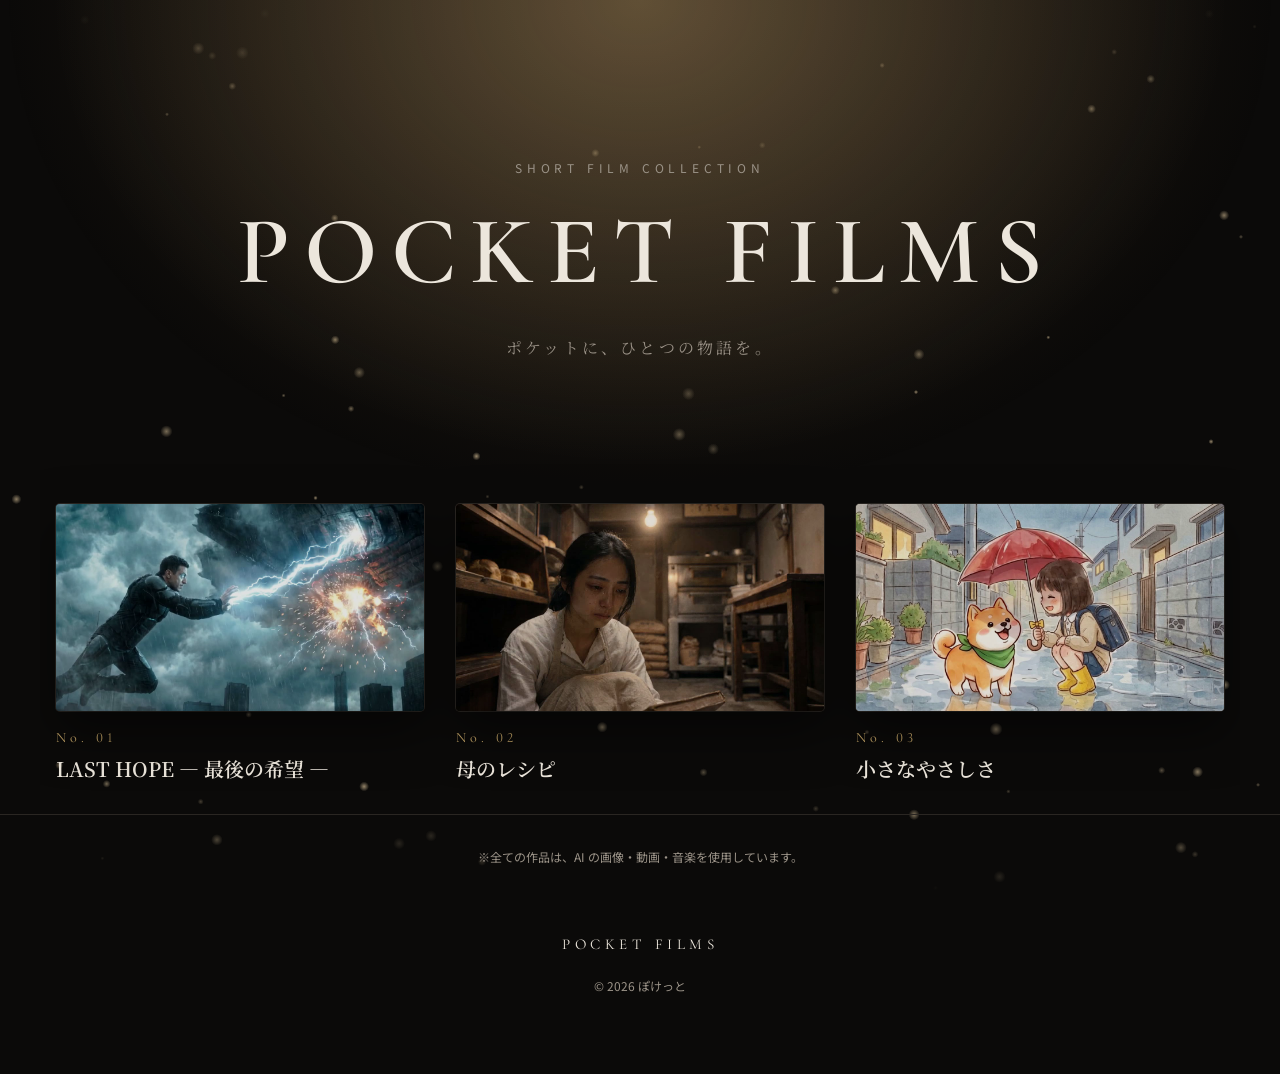
==== commit 6ab6367e: "注意書きを本編の前の黒い画面の真ん中に（3作品）、LAST HOPE の大爆発の音をラストシーンに残さない Co-Authored-By: Claude Opus 5.5 <noreply@anthr" ====
--- a/index.html
+++ b/index.html
@@ -54,6 +54,6 @@
   <p>&copy; 2026 ぽけっと</p>
 </footer>
 
-<script src="script.js?v=0eac66e6"></script>
+<script src="script.js?v=d978e846"></script>
 </body>
 </html>
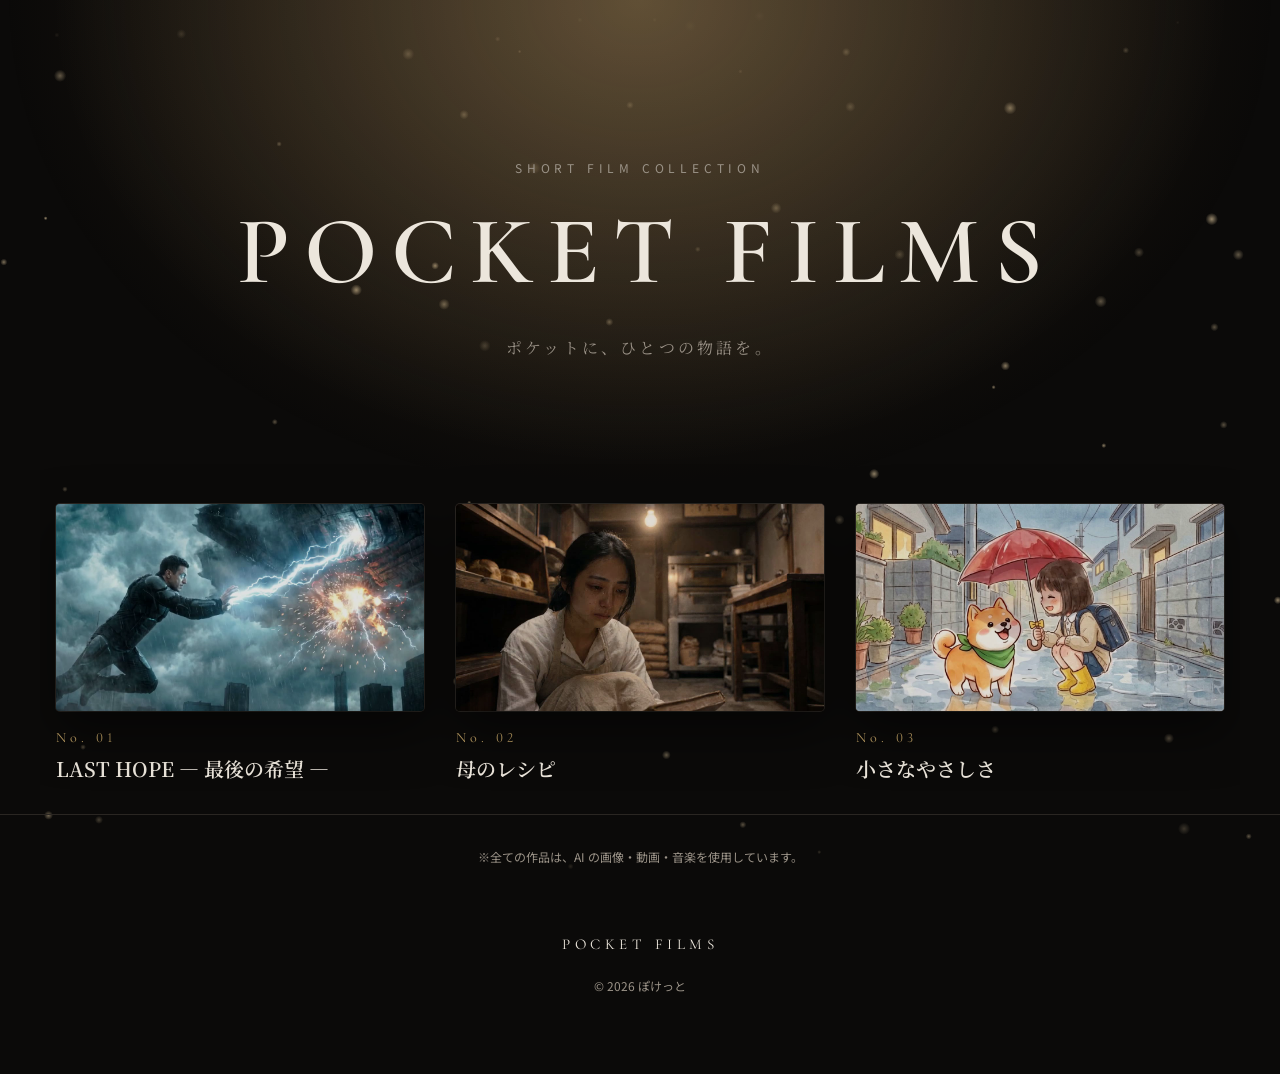
==== commit bd567cbb: "時計の CM の BGM を冒頭から・名前の読み、マナー CM の効果音を 0.5秒早く、LAST HOPE の冒頭の曲を戻す、母のレシピのエンドロールを戻す、小さなやさしさの本編の終わり Co-Au" ====
--- a/index.html
+++ b/index.html
@@ -54,6 +54,6 @@
   <p>&copy; 2026 ぽけっと</p>
 </footer>
 
-<script src="script.js?v=d978e846"></script>
+<script src="script.js?v=f77b3da2"></script>
 </body>
 </html>
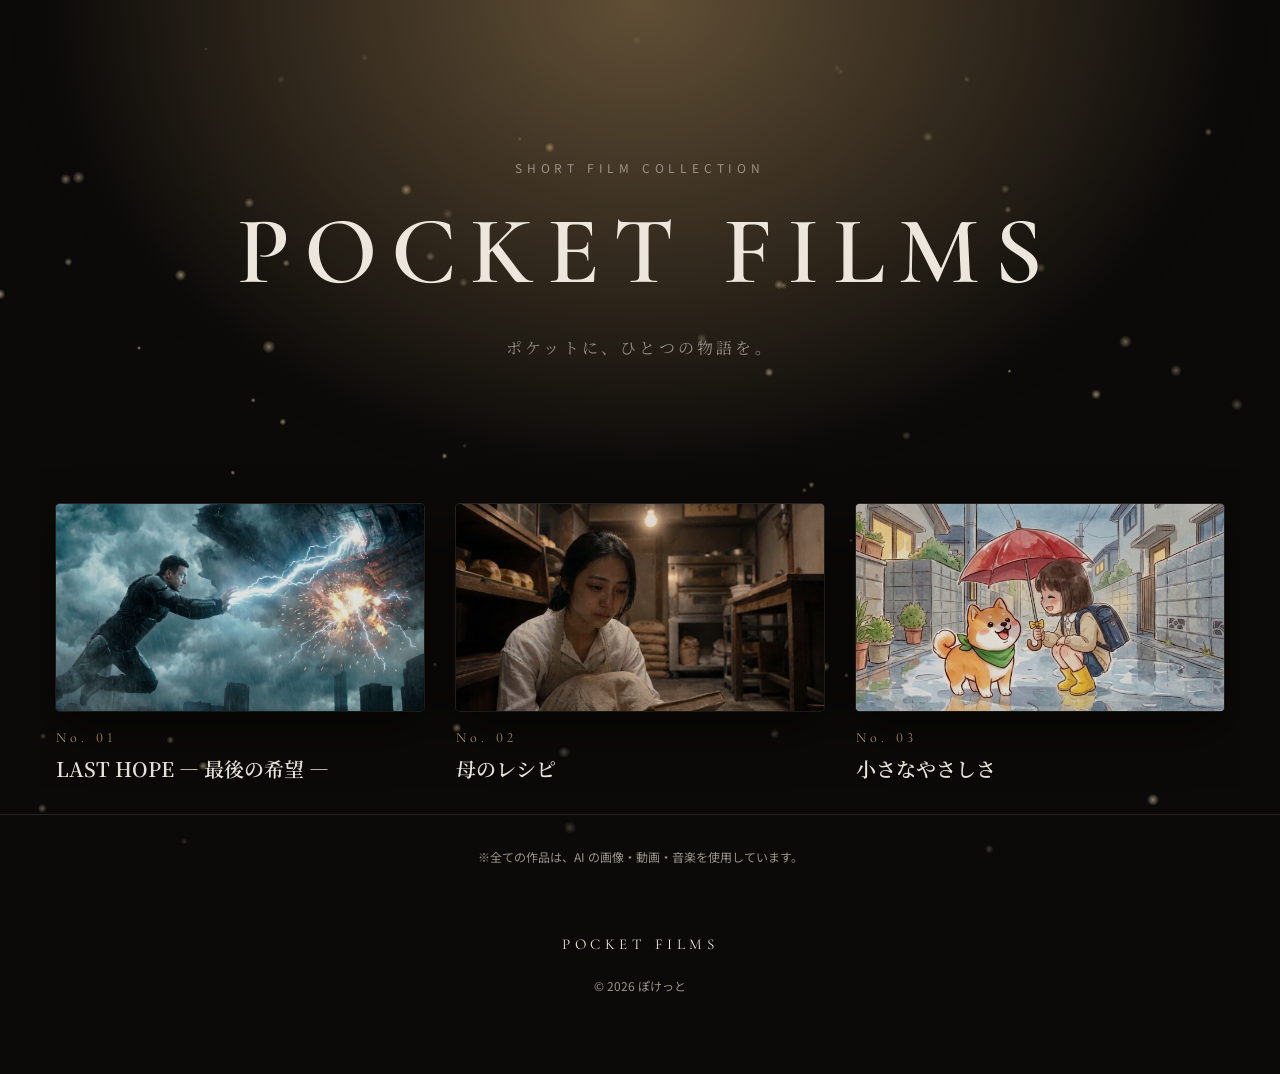
==== commit 67d04044: "CM 2本・ロゴ・母のレシピ・小さなやさしさの直しをまとめて公開 Co-Authored-By: Claude Opus 5.5 <noreply@anthropic.com> Claude-Sess" ====
--- a/index.html
+++ b/index.html
@@ -54,6 +54,6 @@
   <p>&copy; 2026 ぽけっと</p>
 </footer>
 
-<script src="script.js?v=f77b3da2"></script>
+<script src="script.js?v=61c3ba69"></script>
 </body>
 </html>
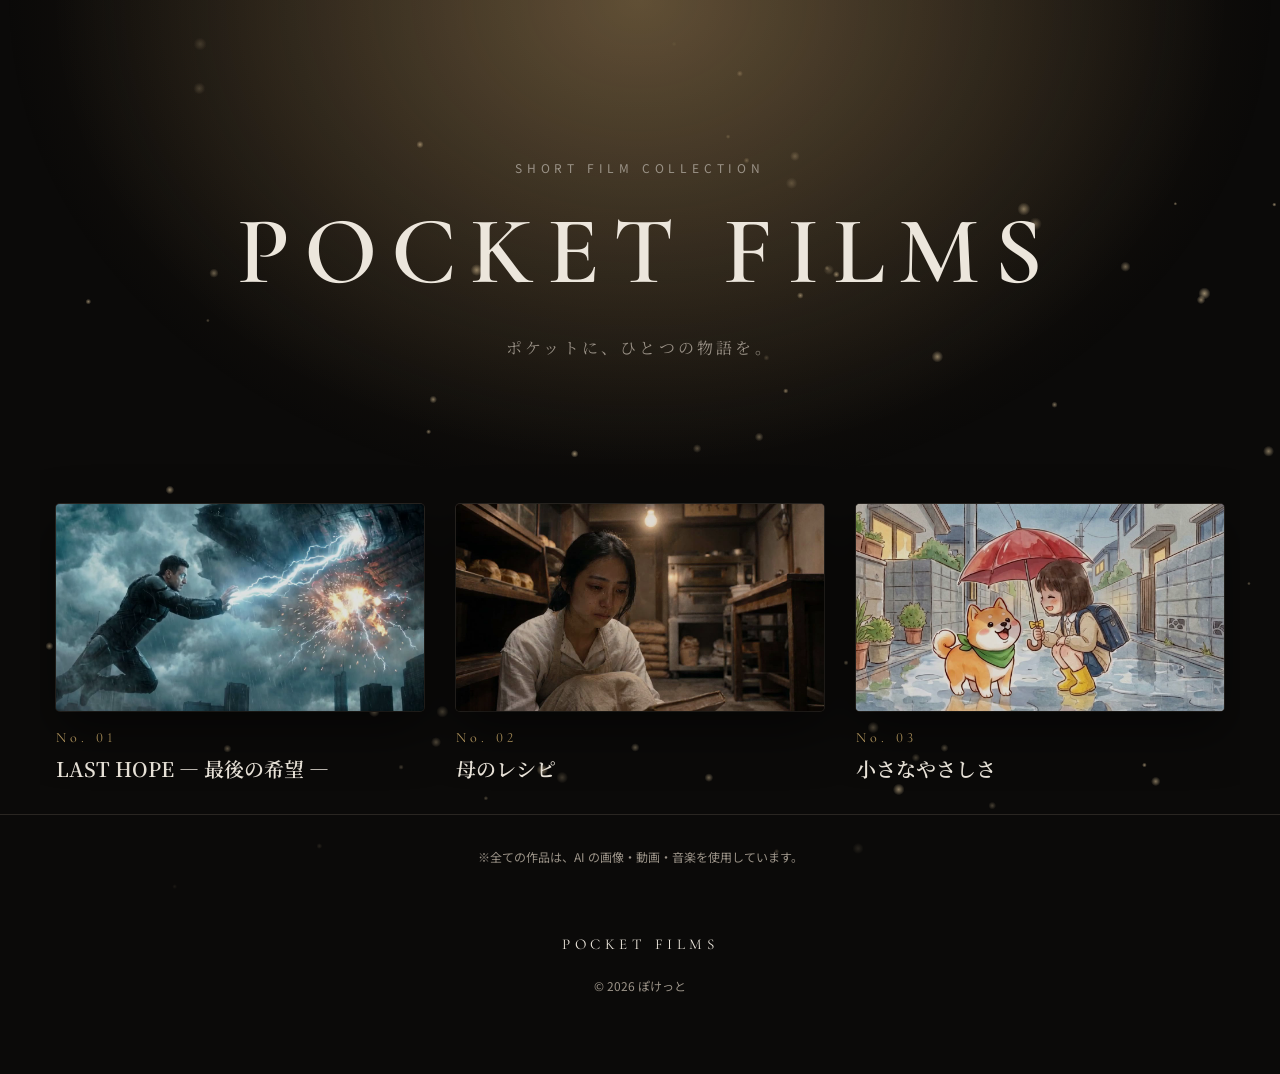
==== commit 093230b9: "エンドロールの曲（母のレシピ・小さなやさしさ）と時計の CM の直し - 母のレシピ：エンドロールは本編の後半の続き（ピアノの締め）をくり返して流す。本編の終わり 3.25秒を +6dB。題名 26." ====
--- a/index.html
+++ b/index.html
@@ -54,6 +54,6 @@
   <p>&copy; 2026 ぽけっと</p>
 </footer>
 
-<script src="script.js?v=61c3ba69"></script>
+<script src="script.js?v=bc90f74d"></script>
 </body>
 </html>
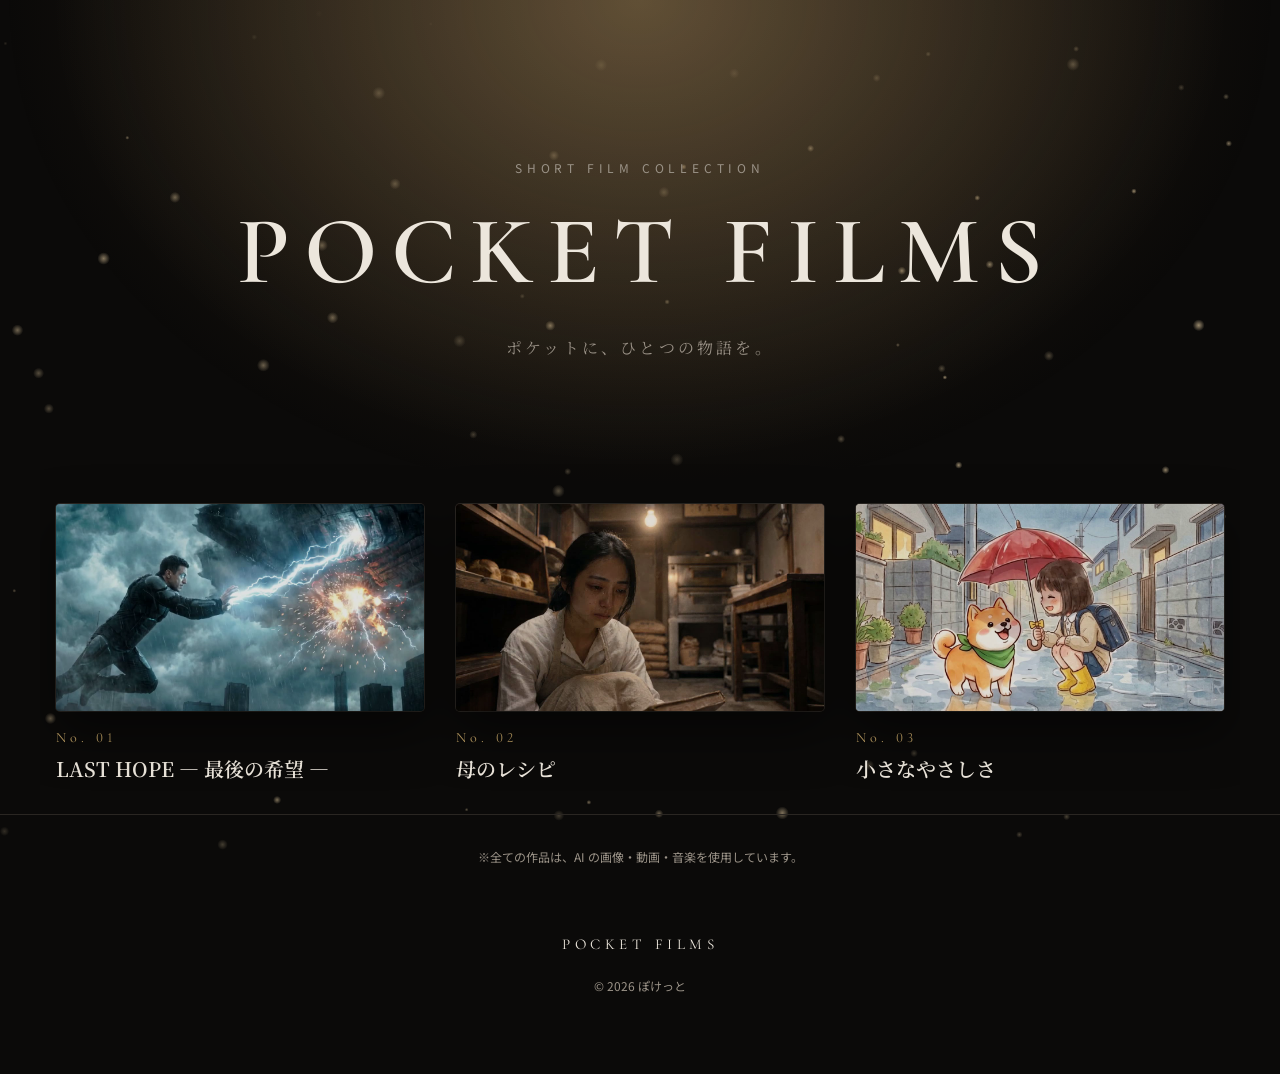
==== commit 84e109a2: "LAST HOPE の冒頭の曲、小さなやさしさの本編の終わり - LAST HOPE：本編の前の曲を 0〜7秒は小さく、拍に合わせて 7.06〜10.54秒で本編の大きさへ上げる（film_gain）" ====
--- a/index.html
+++ b/index.html
@@ -54,6 +54,6 @@
   <p>&copy; 2026 ぽけっと</p>
 </footer>
 
-<script src="script.js?v=bc90f74d"></script>
+<script src="script.js?v=c677a826"></script>
 </body>
 </html>
